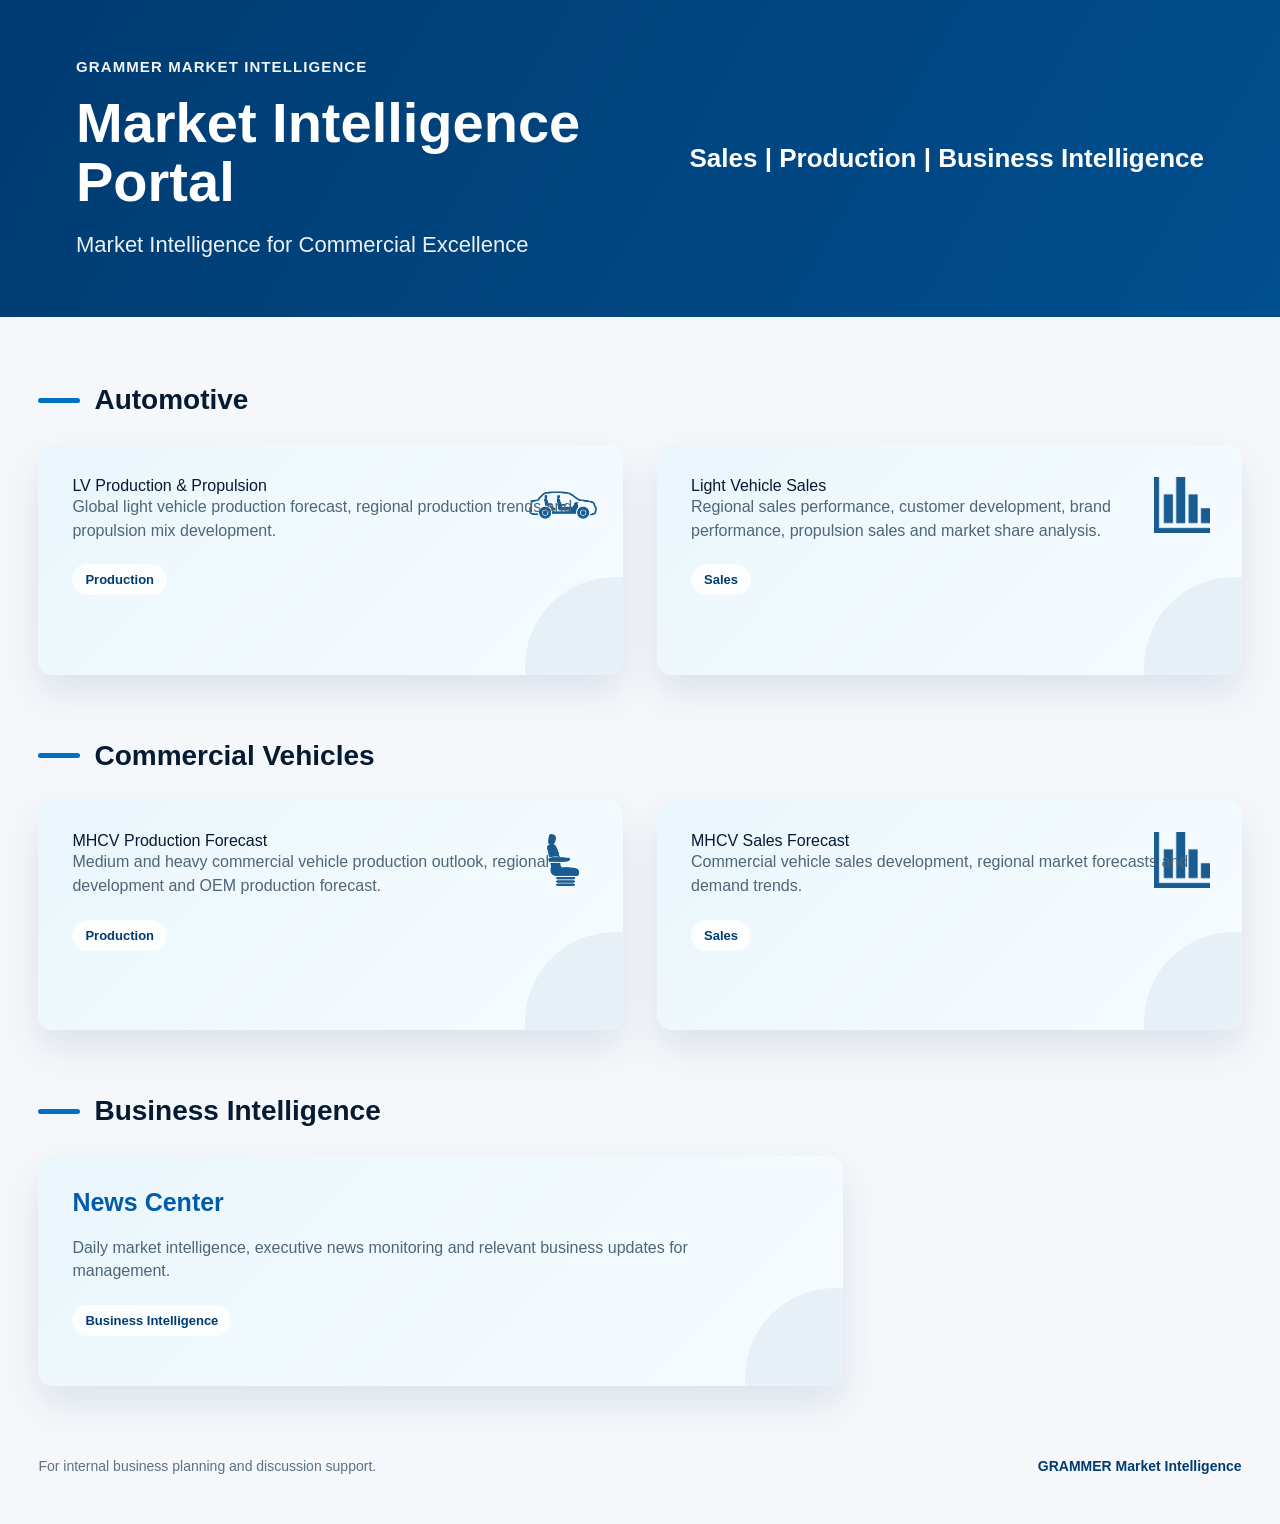
==== index.html @ 37f0f5f8 "Correct capitalization of 'AUTOMOTIVE' to 'Automotive'" ====
<!DOCTYPE html>
<html lang="en">
<head>
  <meta charset="UTF-8" />
  <meta name="viewport" content="width=device-width, initial-scale=1.0" />
  <title>GRAMMER Market Intelligence Portal</title>

  <style>
    :root {
      --grammer-blue: #004f8f;
      --grammer-blue-dark: #003b71;
      --grammer-blue-light: #0070c0;
      --card-bg: #eaf6fc;
      --card-bg-hover: #dff1fa;
      --page-bg: #f5f7fa;
      --text-main: #041b33;
      --text-muted: #4f6578;
      --white: #ffffff;
      --shadow-card: 0 18px 38px rgba(0, 59, 113, 0.10);
      --shadow-hover: 0 22px 46px rgba(0, 59, 113, 0.18);
    }

    * {
      box-sizing: border-box;
      margin: 0;
      padding: 0;
    }

    body {
      font-family: "Calibri Light", Calibri, Arial, sans-serif;
      background: var(--page-bg);
      color: var(--text-main);
      min-height: 100vh;
    }

    /* =========================
       WIDE HERO HEADER
    ========================= */

    .hero {
      width: 100%;
      min-height: 285px;
      padding: 58px 76px;
      background: linear-gradient(120deg, var(--grammer-blue-dark) 0%, var(--grammer-blue) 100%);
      color: var(--white);
      display: flex;
      align-items: center;
      justify-content: space-between;
      gap: 70px;
    }

    .hero-left {
      max-width: 760px;
    }

    .eyebrow {
      font-size: 15px;
      line-height: 1.2;
      font-weight: 700;
      text-transform: uppercase;
      letter-spacing: 1.1px;
      margin-bottom: 18px;
      opacity: 0.95;
    }

    .hero h1 {
      font-size: 56px;
      line-height: 1.05;
      font-weight: 700;
      margin-bottom: 18px;
    }

    .hero-subtitle {
      font-size: 22px;
      line-height: 1.35;
      font-weight: 300;
      opacity: 0.93;
    }

    .hero-right {
      display: flex;
      align-items: center;
      justify-content: flex-end;
      gap: 34px;
      min-width: 475px;
    }

    .hero-divider {
      width: 5px;
      height: 76px;
      background: #8fd3f4;
      border-radius: 99px;
      opacity: 0.95;
    }

    .hero-nav {
      font-size: 26px;
      font-weight: 700;
      line-height: 1.35;
      white-space: nowrap;
    }

    /* =========================
       MAIN PAGE
    ========================= */

    .page-wrapper {
      width: 94%;
      max-width: 1720px;
      margin: 0 auto;
      padding: 66px 0 50px;
    }

    .section-block {
      margin-bottom: 64px;
    }

    .section-title {
      display: flex;
      align-items: center;
      gap: 14px;
      font-size: 28px;
      line-height: 1.2;
      font-weight: 700;
      margin-bottom: 28px;
      color: var(--text-main);
    }

    .section-title::before {
      content: "";
      width: 42px;
      height: 5px;
      background: var(--grammer-blue-light);
      border-radius: 99px;
      display: inline-block;
      flex-shrink: 0;
    }

    .card-grid {
      display: grid;
      grid-template-columns: repeat(2, minmax(360px, 1fr));
      gap: 34px;
    }

    .card-grid.single {
      grid-template-columns: minmax(360px, 1fr);
      max-width: 805px;
    }

    /* =========================
       PORTAL CARDS
    ========================= */

    .portal-card {
      position: relative;
      overflow: hidden;
      display: block;
      min-height: 230px;
      padding: 32px 34px;
      text-decoration: none;
      color: var(--text-main);
      background: linear-gradient(135deg, var(--card-bg) 0%, #f7fcff 100%);
      border-radius: 15px;
      box-shadow: var(--shadow-card);
      transition: transform 0.22s ease, box-shadow 0.22s ease, background 0.22s ease;
    }

    .portal-card:hover {
      transform: translateY(-5px);
      box-shadow: var(--shadow-hover);
      background: linear-gradient(135deg, var(--card-bg-hover) 0%, #f7fcff 100%);
    }

    .portal-card::after {
      content: "";
      position: absolute;
      right: -82px;
      bottom: -82px;
      width: 180px;
      height: 180px;
      background: rgba(0, 79, 143, 0.06);
      border-radius: 50%;
      pointer-events: none;
    }

    .icon-box {
      width: 48px;
      height: 48px;
      border-radius: 11px;
      background: var(--white);
      display: flex;
      align-items: center;
      justify-content: center;
      font-size: 24px;
      margin-bottom: 26px;
      box-shadow: 0 7px 16px rgba(0, 59, 113, 0.10);
      position: relative;
      z-index: 1;
    }

.portal-card h2 {
    position: relative;
    z-index: 1;
    font-size: 25px;
    line-height: 1.18;
    font-weight: 700;
    color: #004F8F;
    margin-bottom: 18px;
    max-width: 520px;
    color: #005CA9;
}

    .portal-card p {
      position: relative;
      z-index: 1;
      font-size: 16px;
      line-height: 1.48;
      color: var(--text-muted);
      max-width: 620px;
    }

    .tag {
      position: relative;
      z-index: 1;
      display: inline-flex;
      align-items: center;
      margin-top: 22px;
      padding: 8px 13px;
      border-radius: 99px;
      background: rgba(255, 255, 255, 0.78);
      color: var(--grammer-blue-dark);
      font-size: 13px;
      font-weight: 700;
    }

    /* =========================
       FOOTER
    ========================= */

    .footer {
      display: flex;
      justify-content: space-between;
      align-items: center;
      gap: 24px;
      padding: 8px 0 0;
      color: #5d7285;
      font-size: 14px;
    }

    .footer strong {
      color: var(--grammer-blue-dark);
      font-weight: 700;
    }

    /* =========================
       RESPONSIVE
    ========================= */

    @media (max-width: 1120px) {
      .hero {
        min-height: 300px;
        padding: 48px 42px;
        flex-direction: column;
        align-items: flex-start;
        justify-content: center;
      }

      .hero-right {
        min-width: 0;
        justify-content: flex-start;
      }

      .hero h1 {
        font-size: 46px;
      }

      .hero-nav {
        font-size: 23px;
      }

      .page-wrapper {
        width: 92%;
      }
    }

    @media (max-width: 820px) {
      .hero {
        padding: 40px 28px;
      }

      .hero h1 {
        font-size: 36px;
      }

      .hero-subtitle {
        font-size: 19px;
      }

      .hero-right {
        gap: 18px;
      }

      .hero-divider {
        height: 52px;
      }

      .hero-nav {
        font-size: 18px;
      }

      .card-grid,
      .card-grid.single {
        grid-template-columns: 1fr;
        max-width: none;
      }

      .portal-card {
        min-height: 210px;
      }

      .section-title {
        font-size: 25px;
      }

      .footer {
        flex-direction: column;
        align-items: flex-start;
      }
    }
.card-icon{
    position:absolute;
    top:20px;
    right:20px;
    width:80px;
    height:80px;
    object-fit:contain;
    opacity:0.9;
    pointer-events:none;
}

</style>
  </style>
</head>

<body>

  <!-- HERO HEADER -->
  <header class="hero">
    <div class="hero-left">
      <div class="eyebrow">GRAMMER Market Intelligence</div>
      <h1>Market Intelligence Portal</h1>
      <p class="hero-subtitle">Market Intelligence for Commercial Excellence</p>
    </div>

    <div class="hero-right">
      <div class="hero-divider"></div>
      <div class="hero-nav">Sales | Production | Business Intelligence</div>
    </div>
  </header>

  <!-- MAIN CONTENT -->
  <main class="page-wrapper">

    <!-- AUTOMOTIVE -->
    <section class="section-block">
      <h2 class="section-title">Automotive</h2>

      <div class="card-grid">
<a class="portal-card" href="production.html">

    <img src="icon_lv.png" class="card-icon" alt

    <h2>LV Production & Propulsion</h2>

    <p>
        Global light vehicle production forecast, regional production trends
        and propulsion mix development.
    </p>

    <div class="tag">Production</div>

</a>

        <a class="portal-card" href="sales_v4.html">

                <img src="icon_sales.png" class="card-icon" alt
            
                    <h2>Light Vehicle Sales</h2>
          <p>
            Regional sales performance, customer development, brand performance,
            propulsion sales and market share analysis.
          </p>
          <div class="tag">Sales</div>
        </a>
      </div>
    </section>

    <!-- COMMERCIAL VEHICLES -->
    <section class="section-block">
      <h2 class="section-title">Commercial Vehicles</h2>

      <div class="card-grid">
        <a class="portal-card" href="mhcvproduction.html">

            <img src="icon_mhcv.png" class="card-icon" alt
                    <h2>MHCV Production Forecast</h2>
          <p>
            Medium and heavy commercial vehicle production outlook, regional
            development and OEM production forecast.
          </p>
          <div class="tag">Production</div>
        </a>

        <a class="portal-card" href="mhcvsales.html">
                    <img src="icon_sales.png" class="card-icon" alt
                   <h2>MHCV Sales Forecast</h2>
          <p>
            Commercial vehicle sales development, regional market forecasts and
            demand trends.
          </p>
          <div class="tag">Sales</div>
        </a>
      </div>
    </section>

    <!-- BUSINESS INTELLIGENCE -->
    <section class="section-block">
      <h2 class="section-title">Business Intelligence</h2>

      <div class="card-grid single">
        <a class="portal-card" href="news.html">
                            <h2>News Center</h2>
          <p>
            Daily market intelligence, executive news monitoring and relevant
            business updates for management.
          </p>
          <div class="tag">Business Intelligence</div>
        </a>
      </div>
    </section>

    <!-- FOOTER -->
    <footer class="footer">
      <div>For internal business planning and discussion support.</div>
      <div><strong>GRAMMER Market Intelligence</strong></div>
    </footer>

  </main>

</body>
</html>
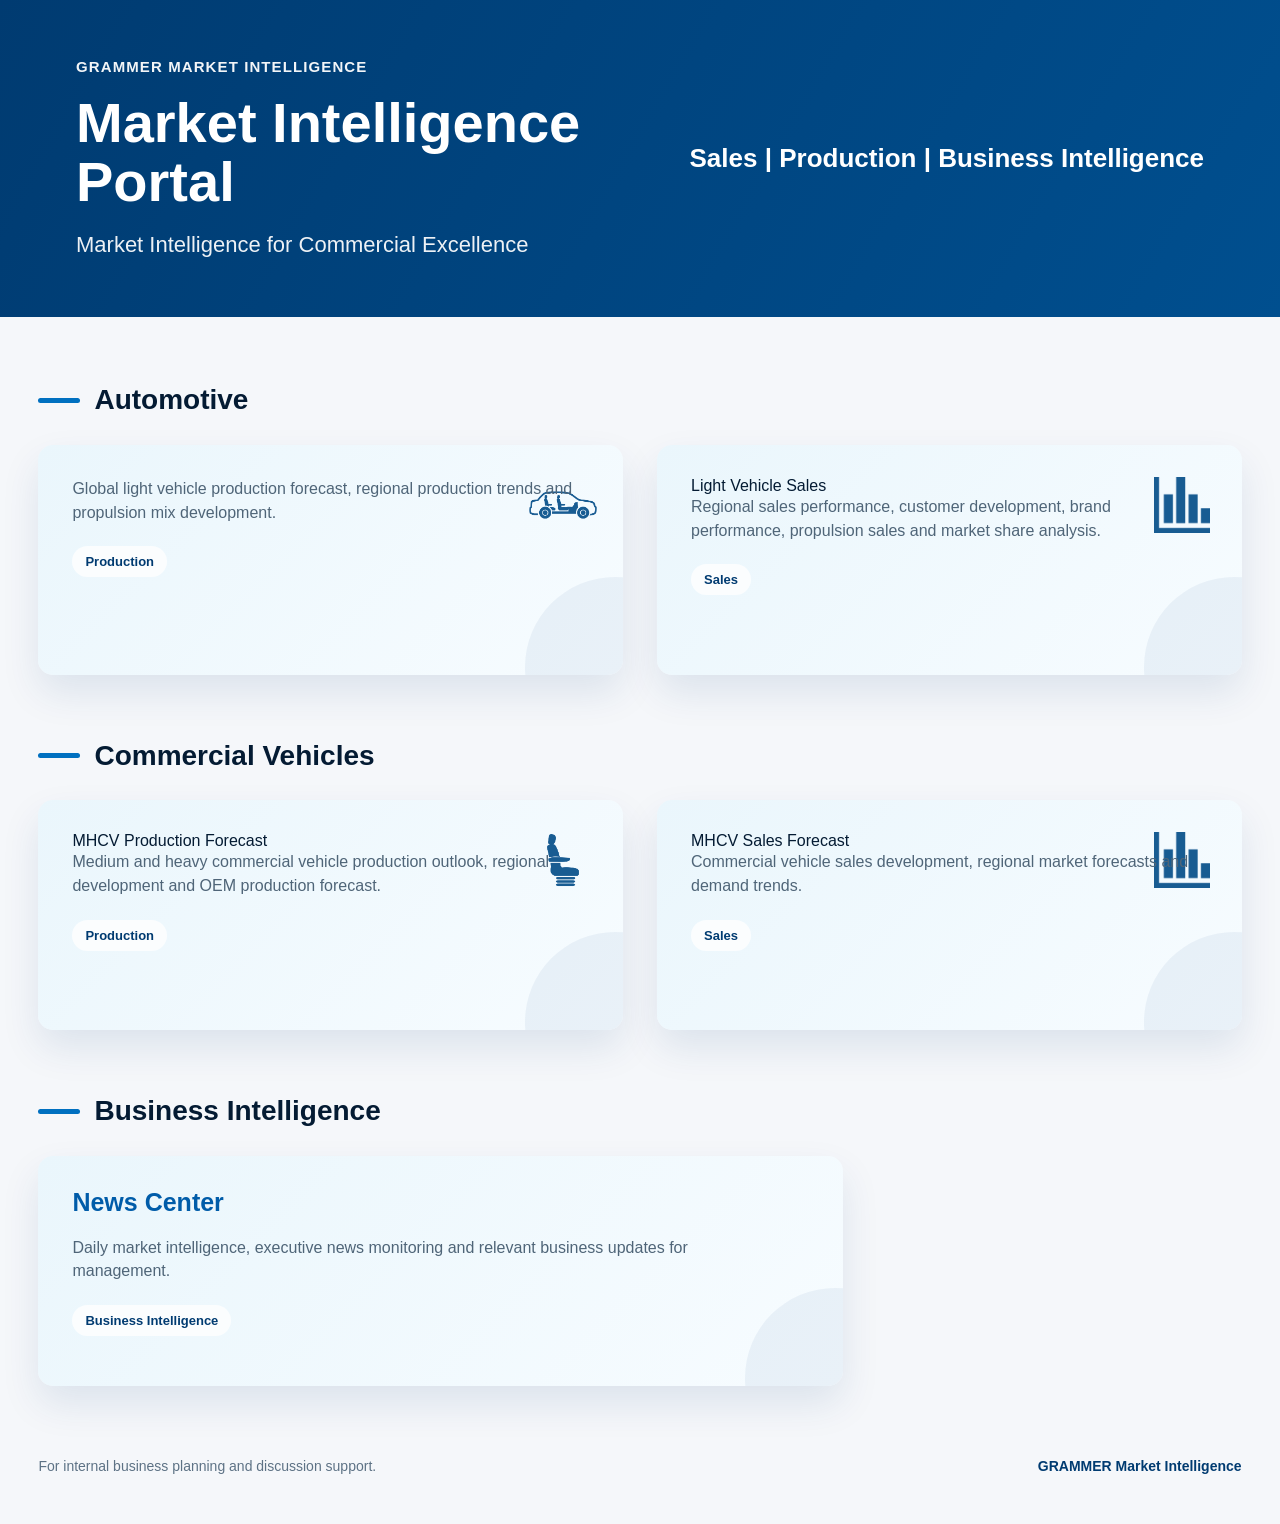
==== commit 8111809c: "Update heading style for LV Production & Propulsion" ====
--- a/index.html
+++ b/index.html
@@ -370,8 +370,7 @@
 
     <img src="icon_lv.png" class="card-icon" alt
 
-    <h2>LV Production & Propulsion</h2>
-
+    <h2 style="color:#005CA9;font-size:25px;font-weight:700;">
     <p>
         Global light vehicle production forecast, regional production trends
         and propulsion mix development.
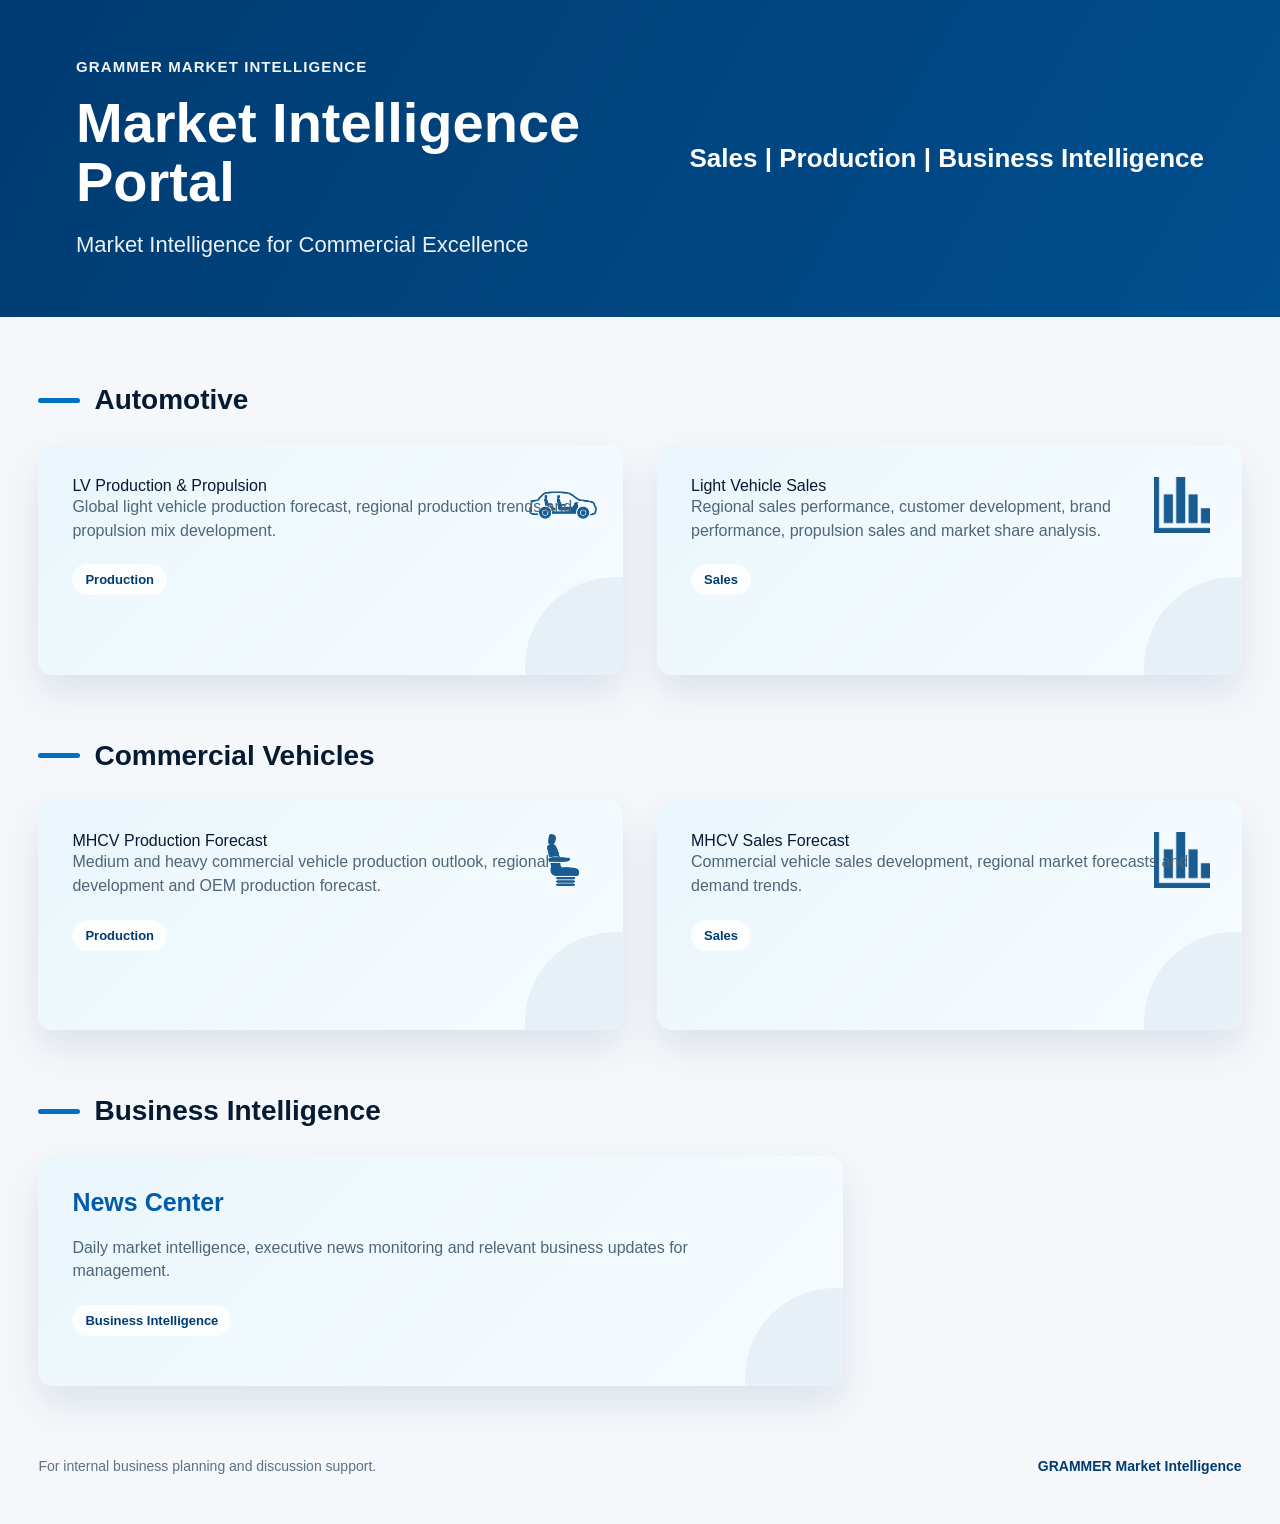
==== commit 6ece609c: "Update index.html" ====
--- a/index.html
+++ b/index.html
@@ -370,7 +370,9 @@
 
     <img src="icon_lv.png" class="card-icon" alt
 
-    <h2 style="color:#005CA9;font-size:25px;font-weight:700;">
+   <h2 style="color:#005CA9;font-size:25px;font-weight:700;">
+    LV Production & Propulsion
+</h2>
     <p>
         Global light vehicle production forecast, regional production trends
         and propulsion mix development.
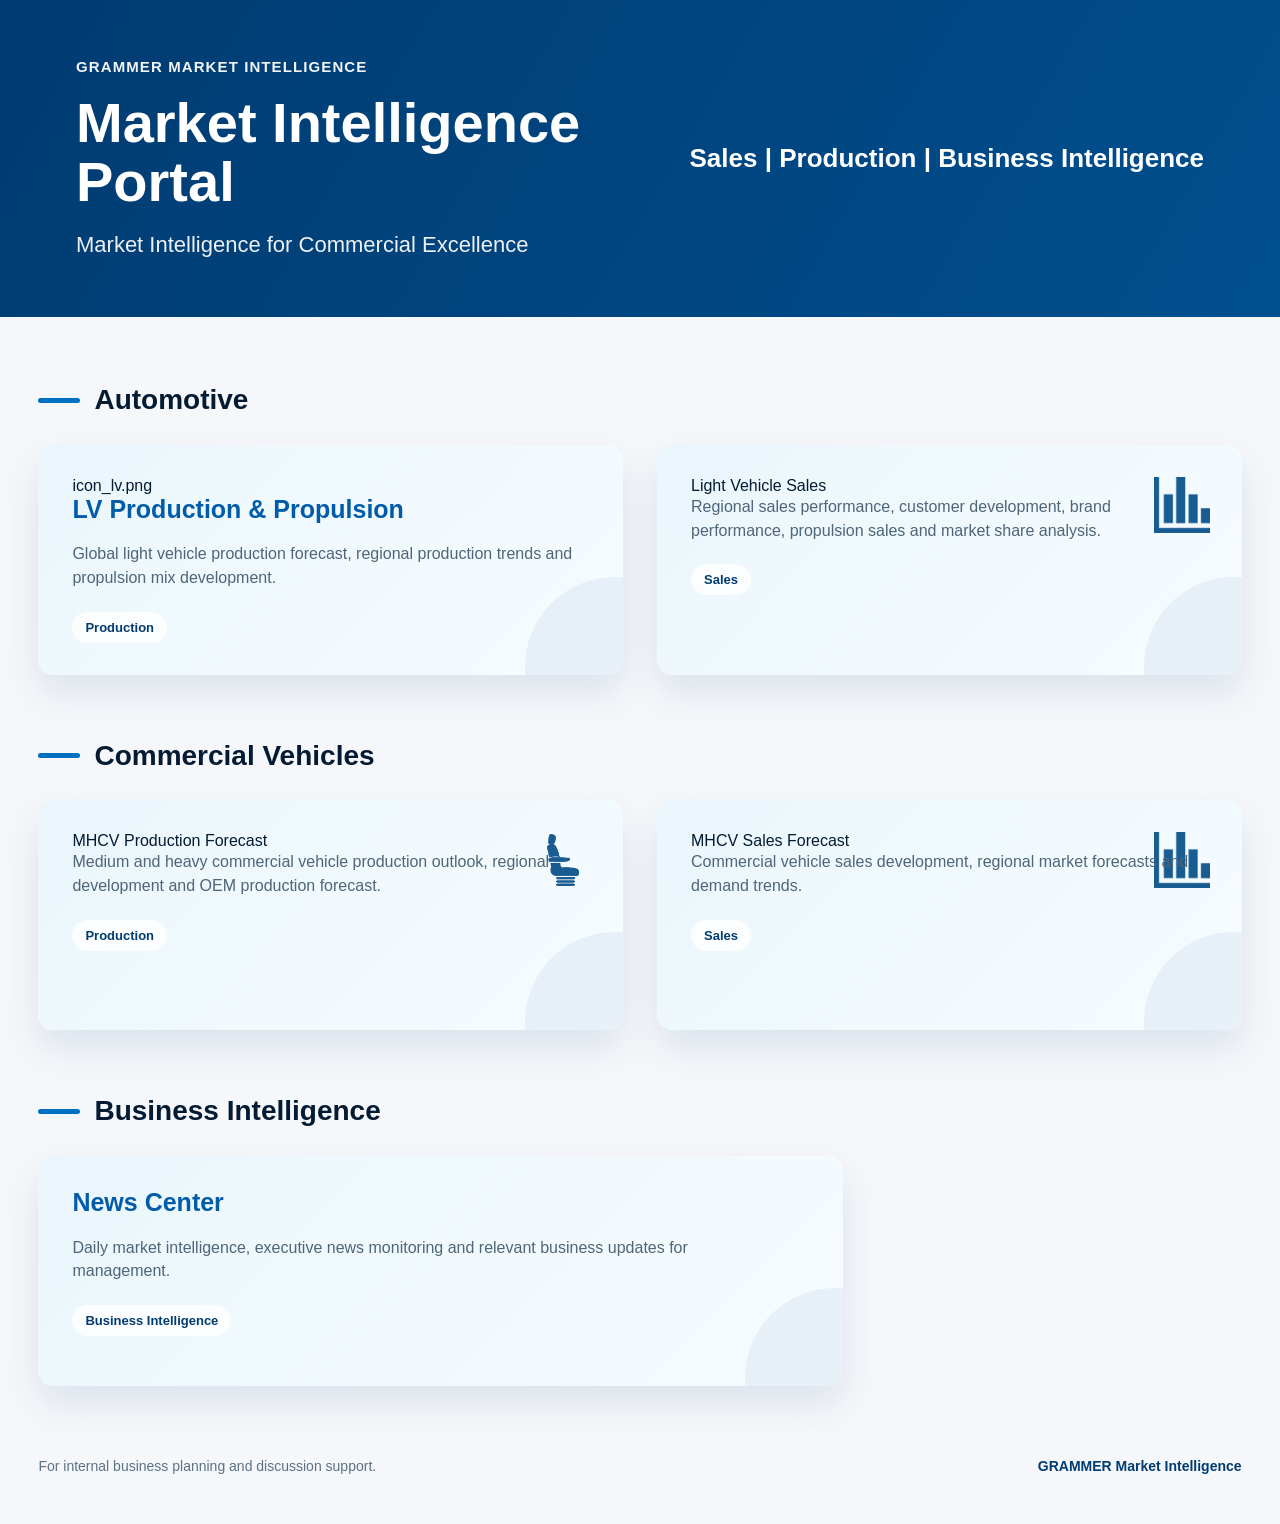
==== commit df7bfa79: "Update card title and image in index.html" ====
--- a/index.html
+++ b/index.html
@@ -368,11 +368,10 @@
       <div class="card-grid">
 <a class="portal-card" href="production.html">
 
-    <img src="icon_lv.png" class="card-icon" alt
-
-   <h2 style="color:#005CA9;font-size:25px;font-weight:700;">
-    LV Production & Propulsion
-</h2>
+    icon_lv.png
+
+    <h2>LV Production & Propulsion</h2>
+
     <p>
         Global light vehicle production forecast, regional production trends
         and propulsion mix development.
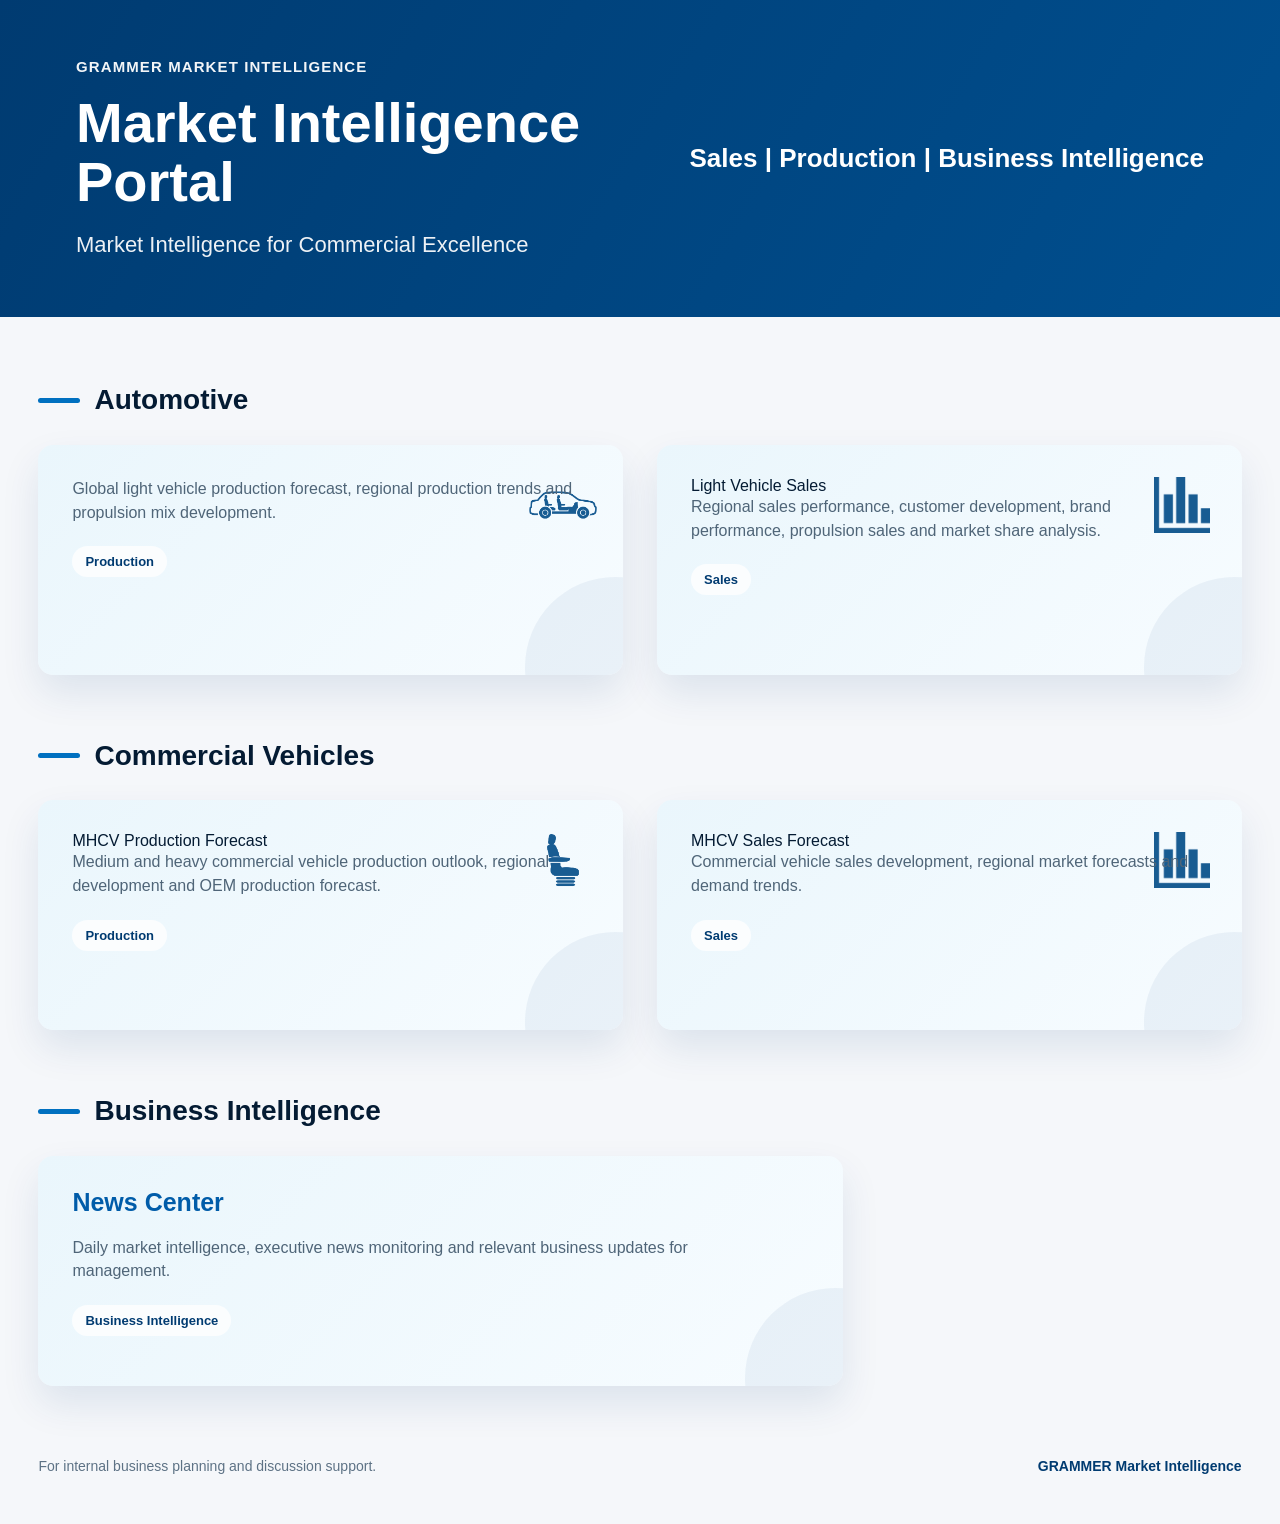
==== commit 760b91e0: "Update index.html" ====
--- a/index.html
+++ b/index.html
@@ -368,9 +368,7 @@
       <div class="card-grid">
 <a class="portal-card" href="production.html">
 
-    icon_lv.png
-
-    <h2>LV Production & Propulsion</h2>
+    <img src="icon_lv.png" class="card-icon" altion</h2>
 
     <p>
         Global light vehicle production forecast, regional production trends
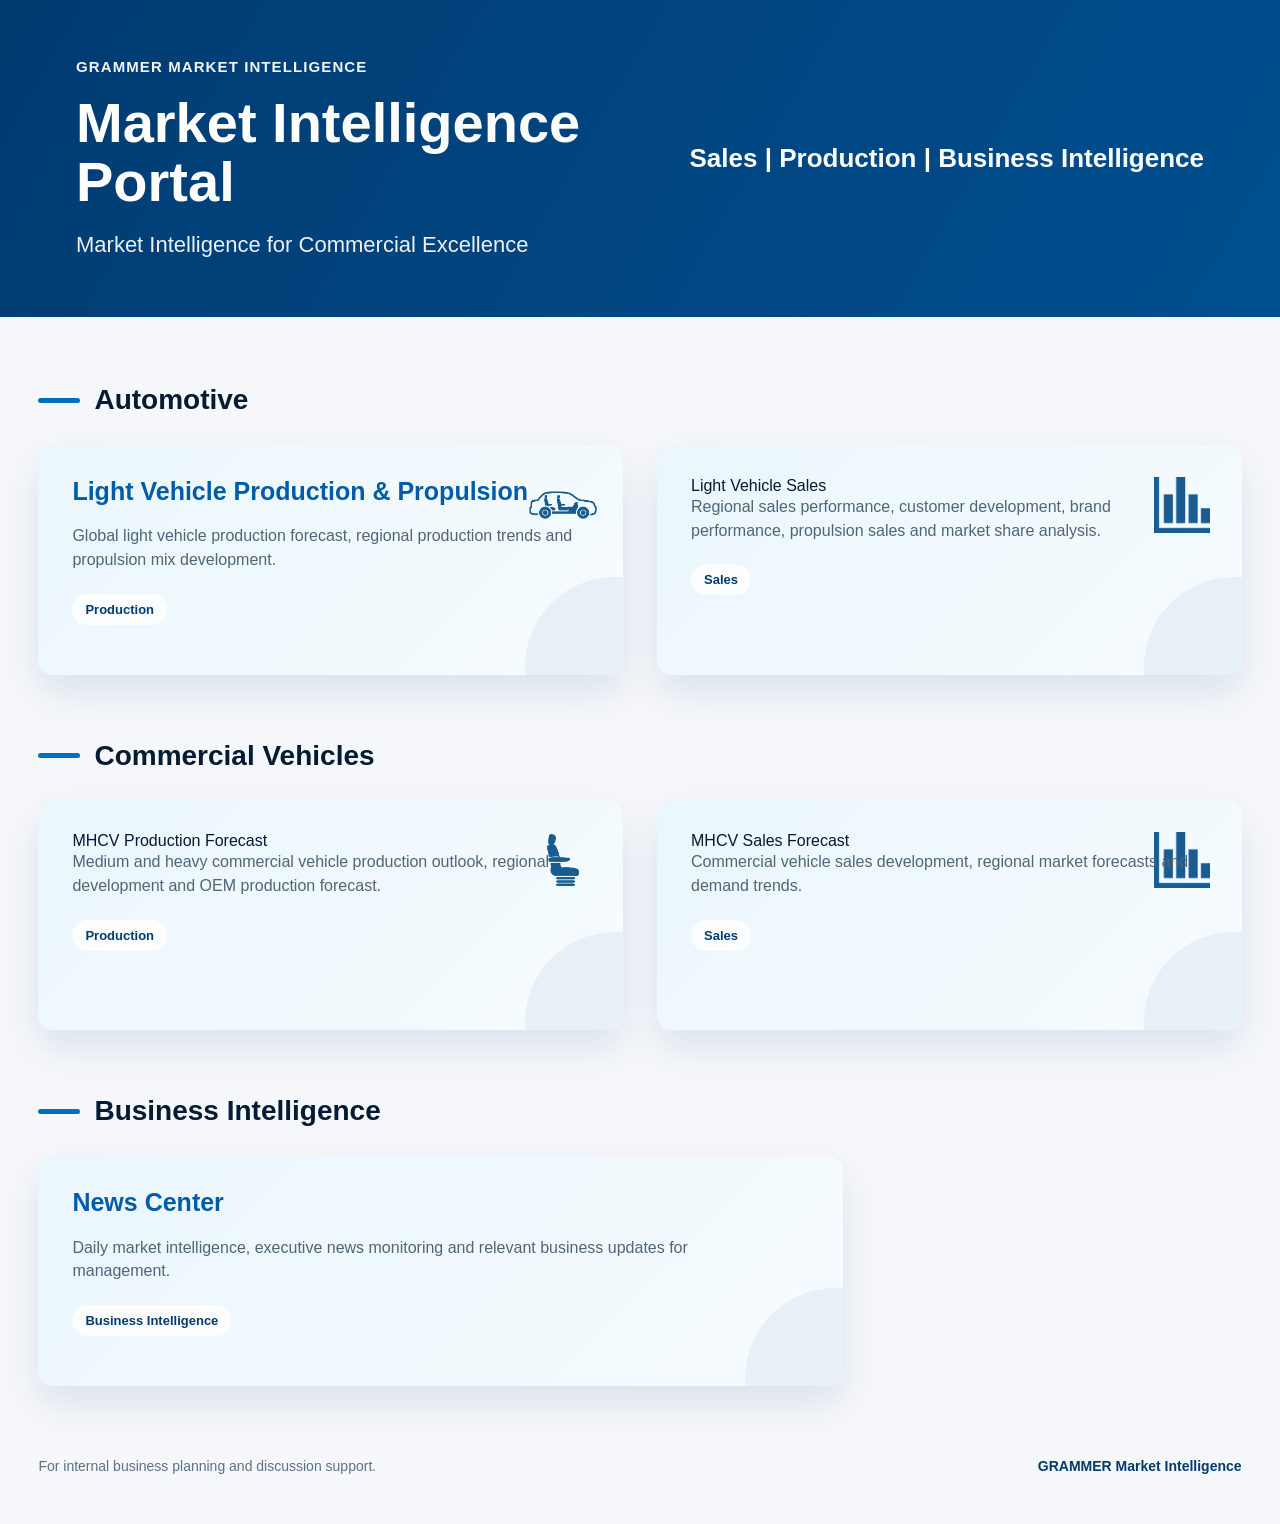
==== commit 02ece88d: "Fix HTML structure for Light Vehicle Production section" ====
--- a/index.html
+++ b/index.html
@@ -370,6 +370,8 @@
 
     <img src="icon_lv.png" class="card-icon" altion</h2>
 
+   <h2>Light Vehicle Production & Propulsion</h2>
+
     <p>
         Global light vehicle production forecast, regional production trends
         and propulsion mix development.
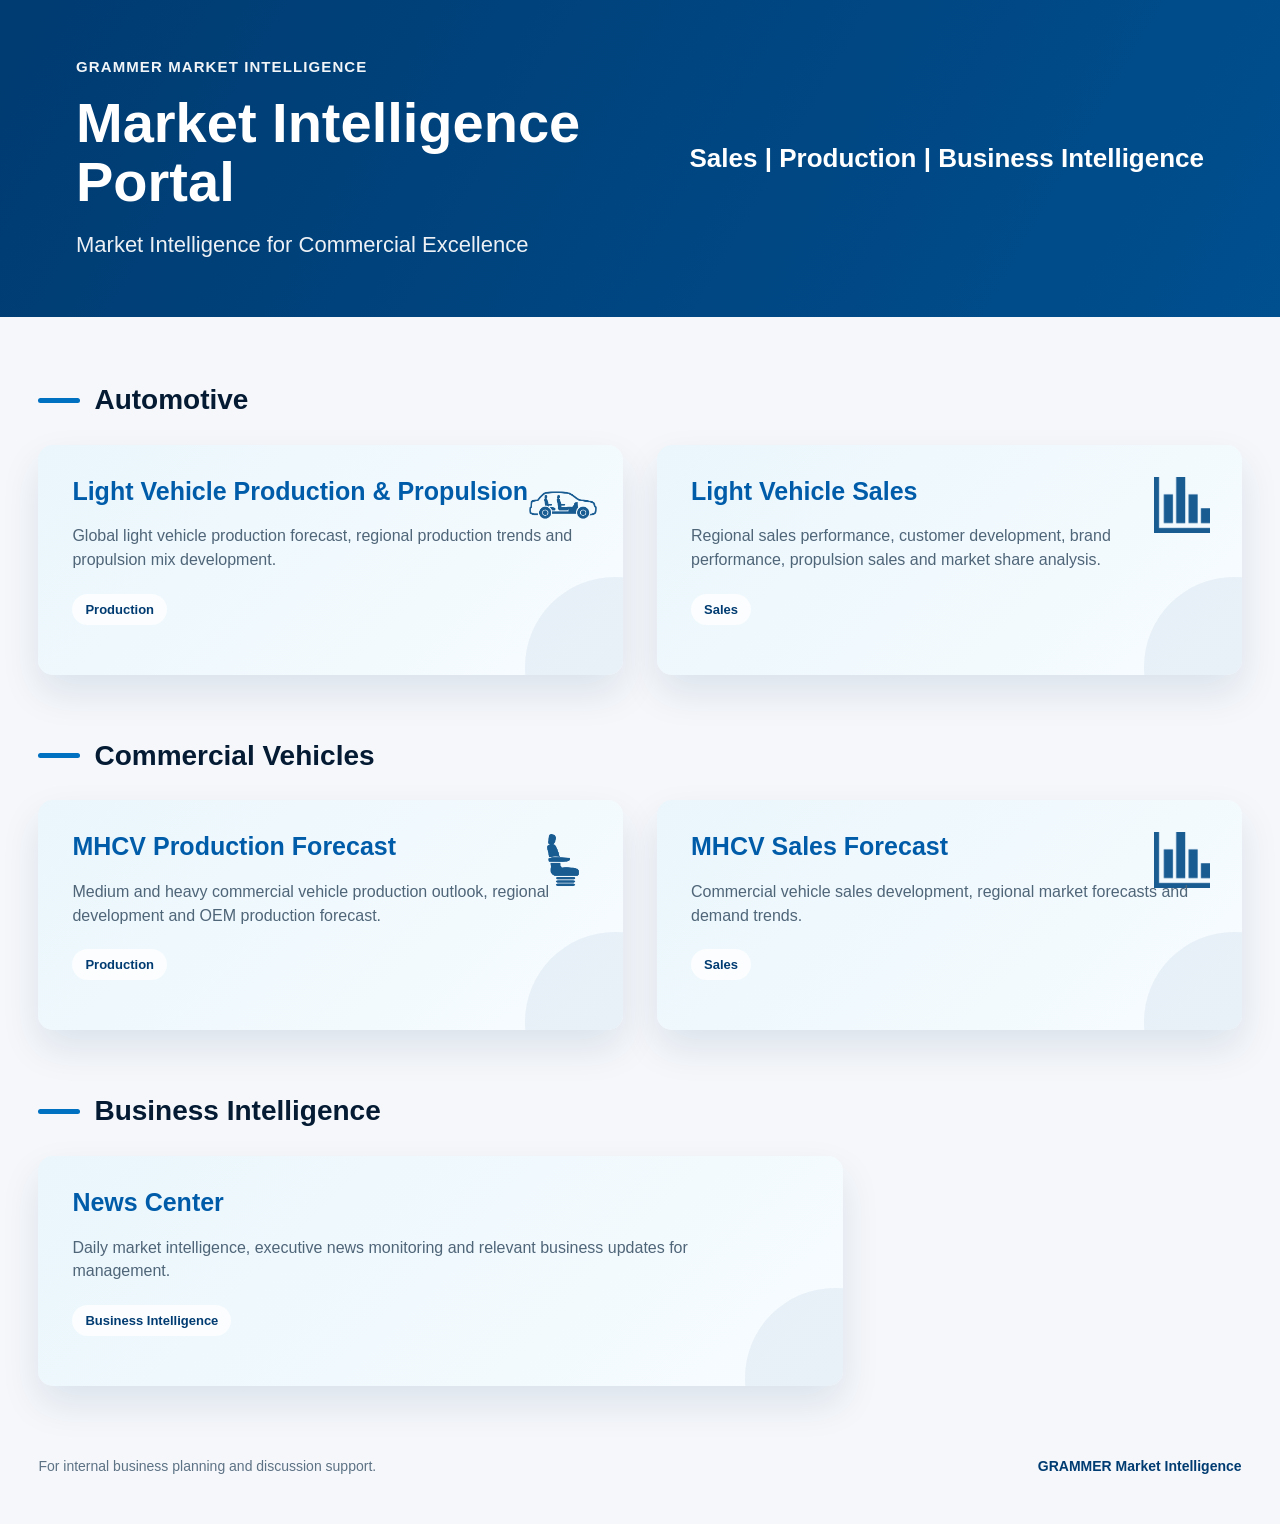
==== commit 865069de: "Update index.html" ====
--- a/index.html
+++ b/index.html
@@ -383,7 +383,7 @@
 
         <a class="portal-card" href="sales_v4.html">
 
-                <img src="icon_sales.png" class="card-icon" alt
+                <img src="icon_sales.png" class="card-icon" altion</h2>
             
                     <h2>Light Vehicle Sales</h2>
           <p>
@@ -402,7 +402,7 @@
       <div class="card-grid">
         <a class="portal-card" href="mhcvproduction.html">
 
-            <img src="icon_mhcv.png" class="card-icon" alt
+            <img src="icon_mhcv.png" class="card-icon" altion</h2>
                     <h2>MHCV Production Forecast</h2>
           <p>
             Medium and heavy commercial vehicle production outlook, regional
@@ -412,7 +412,7 @@
         </a>
 
         <a class="portal-card" href="mhcvsales.html">
-                    <img src="icon_sales.png" class="card-icon" alt
+                    <img src="icon_sales.png" class="card-icon" altion</h2>
                    <h2>MHCV Sales Forecast</h2>
           <p>
             Commercial vehicle sales development, regional market forecasts and
